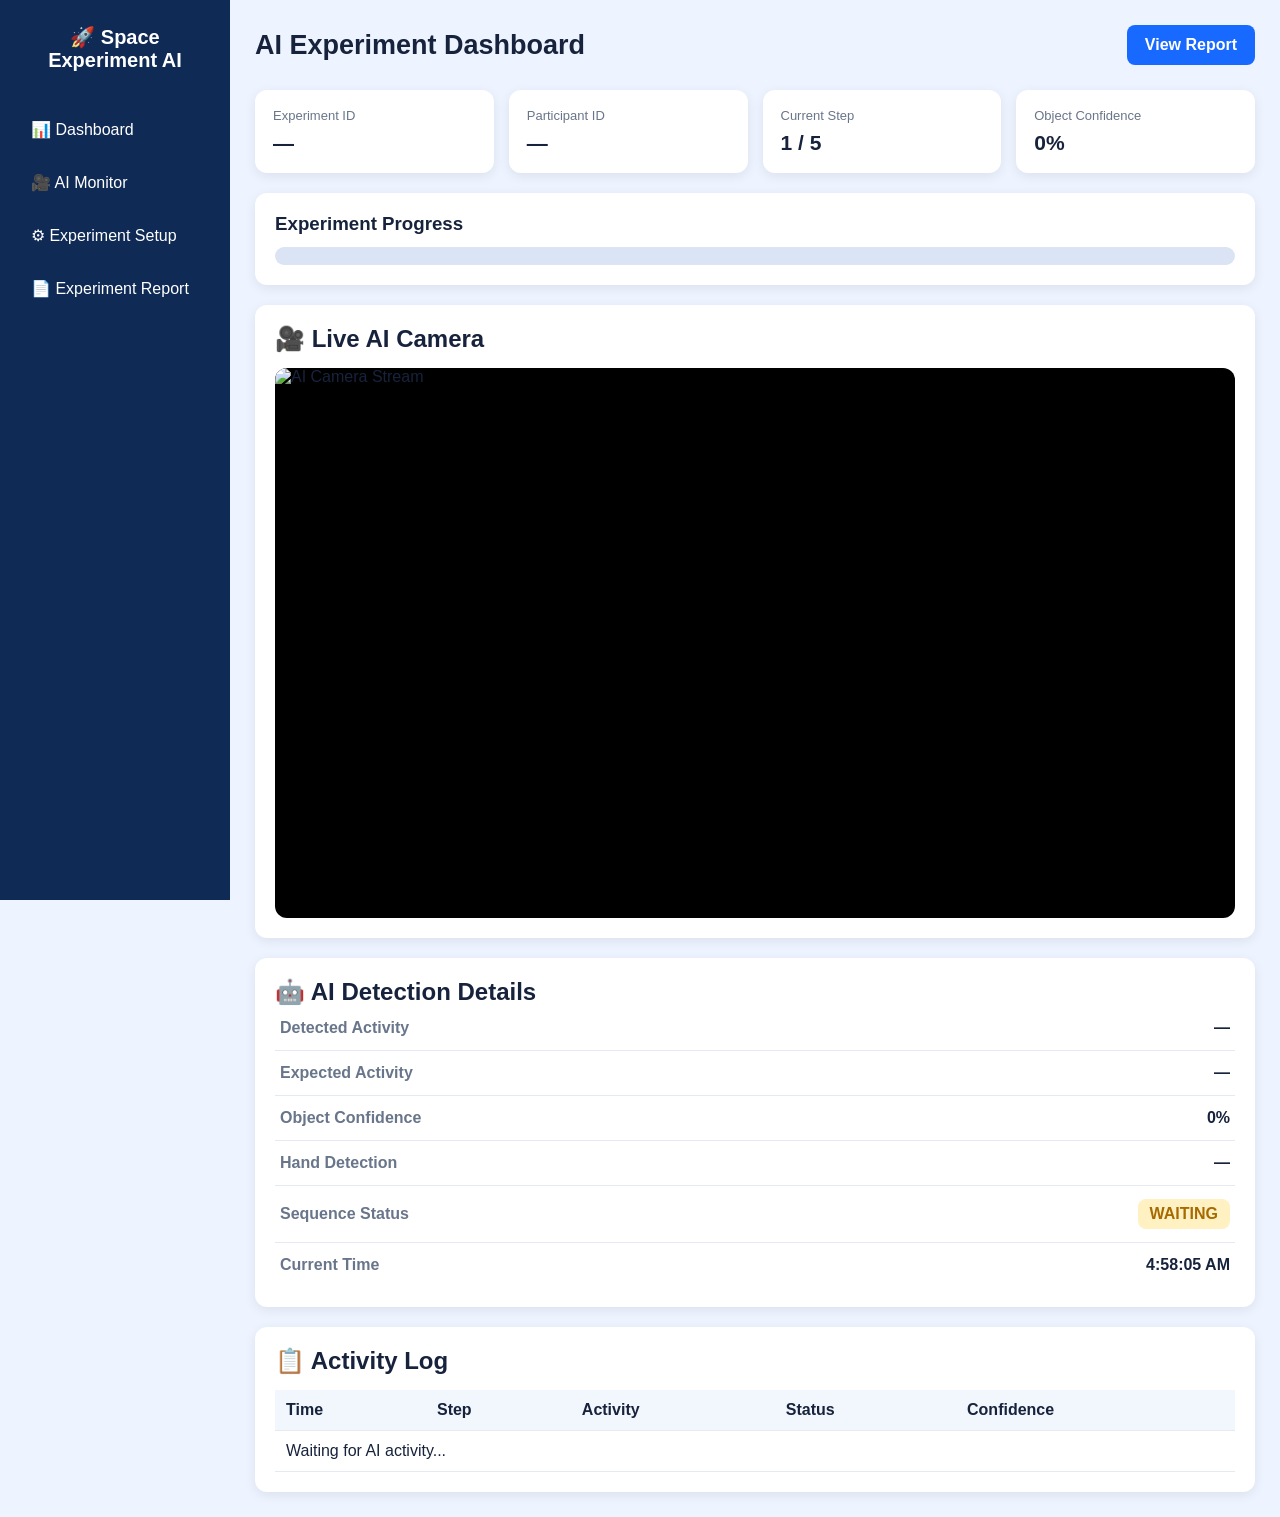
==== frontend/dashboard.html @ 564597d1 "Rename space-experiment-ai/frontend/dashboard.html to frontend/dashboard.html" ====
<!DOCTYPE html>
<html lang="en">
<head>
    <meta charset="UTF-8">
    <meta name="viewport" content="width=device-width, initial-scale=1.0">

    <title>Space Experiment AI - Dashboard</title>

    <style>
        * {
            box-sizing: border-box;
            margin: 0;
            padding: 0;
            font-family: Arial, sans-serif;
        }

        body {
            background: #eef4ff;
            color: #17233c;
        }

        .layout {
            display: flex;
            min-height: 100vh;
        }

        /* SIDEBAR */
        .sidebar {
            width: 230px;
            background: #102a56;
            color: white;
            padding: 25px 18px;
            position: fixed;
            left: 0;
            top: 0;
            bottom: 0;
        }

        .sidebar h2 {
            text-align: center;
            margin-bottom: 35px;
            font-size: 20px;
        }

        .sidebar a {
            display: block;
            color: white;
            text-decoration: none;
            padding: 13px;
            margin-bottom: 8px;
            border-radius: 8px;
        }

        .sidebar a:hover {
            background: #1c478c;
        }

        /* MAIN */
        .main {
            margin-left: 230px;
            width: calc(100% - 230px);
            padding: 25px;
        }

        .header {
            display: flex;
            justify-content: space-between;
            align-items: center;
            margin-bottom: 25px;
        }

        .header h1 {
            font-size: 27px;
        }

        .report-btn {
            background: #1769ff;
            color: white;
            padding: 11px 18px;
            border-radius: 8px;
            text-decoration: none;
            font-weight: bold;
        }

        /* CARDS */
        .cards {
            display: grid;
            grid-template-columns: repeat(4, 1fr);
            gap: 15px;
            margin-bottom: 20px;
        }

        .card {
            background: white;
            padding: 18px;
            border-radius: 12px;
            box-shadow: 0 3px 12px rgba(0,0,0,0.08);
        }

        .card-title {
            font-size: 13px;
            color: #68758a;
            margin-bottom: 8px;
        }

        .card-value {
            font-size: 21px;
            font-weight: bold;
        }

        /* PROGRESS */
        .progress-box {
            background: white;
            padding: 20px;
            border-radius: 12px;
            margin-bottom: 20px;
            box-shadow: 0 3px 12px rgba(0,0,0,0.08);
        }

        .progress-bar {
            width: 100%;
            height: 18px;
            background: #dbe4f5;
            border-radius: 20px;
            overflow: hidden;
            margin-top: 12px;
        }

        .progress-fill {
            height: 100%;
            width: 0%;
            background: #1769ff;
            transition: width 0.4s;
        }

        /* CAMERA */
        .camera-section {
            background: white;
            padding: 20px;
            border-radius: 12px;
            margin-bottom: 20px;
            box-shadow: 0 3px 12px rgba(0,0,0,0.08);
        }

        .camera {
            width: 100%;
            height: 550px;
            background: black;
            border-radius: 12px;
            overflow: hidden;
            margin-top: 15px;
        }

        .camera img {
            width: 100%;
            height: 100%;
            object-fit: contain;
            display: block;
        }

        /* DETAILS */
        .details {
            background: white;
            padding: 20px;
            border-radius: 12px;
            margin-bottom: 20px;
            box-shadow: 0 3px 12px rgba(0,0,0,0.08);
        }

        .detail-row {
            display: flex;
            justify-content: space-between;
            align-items: center;
            padding: 13px 5px;
            border-bottom: 1px solid #e5e9f2;
        }

        .detail-row:last-child {
            border-bottom: none;
        }

        .detail-label {
            color: #68758a;
            font-weight: bold;
        }

        .detail-value {
            font-weight: bold;
        }

        /* STATUS */
        #status {
            font-weight: bold;
            padding: 6px 12px;
            border-radius: 8px;
            display: inline-block;
        }

        .status-correct {
            color: #087f35;
            background: #d9f7e5;
        }

        .status-wrong {
            color: #c62828;
            background: #ffe0e0;
        }

        .status-waiting {
            color: #a66a00;
            background: #fff1c2;
        }

        /* ALERT */
        .alert {
            display: none;
            background: #ffe0e0;
            color: #b71c1c;
            padding: 15px;
            border-radius: 10px;
            margin-bottom: 20px;
            font-weight: bold;
        }

        /* LOG */
        .logs {
            background: white;
            padding: 20px;
            border-radius: 12px;
            box-shadow: 0 3px 12px rgba(0,0,0,0.08);
            overflow-x: auto;
        }

        table {
            width: 100%;
            border-collapse: collapse;
            margin-top: 15px;
        }

        th,
        td {
            padding: 11px;
            text-align: left;
            border-bottom: 1px solid #e5e9f2;
        }

        th {
            background: #f2f6fd;
        }

        .correct-text {
            color: #087f35;
            font-weight: bold;
        }

        .wrong-text {
            color: #c62828;
            font-weight: bold;
        }

        @media (max-width: 900px) {
            .sidebar {
                display: none;
            }

            .main {
                margin-left: 0;
                width: 100%;
            }

            .cards {
                grid-template-columns: repeat(2, 1fr);
            }
        }
    </style>
</head>

<body>

<div class="layout">

    <!-- SIDEBAR -->
    <div class="sidebar">

        <h2>🚀 Space Experiment AI</h2>

        <a href="dashboard.html">📊 Dashboard</a>

        <a href="monitor.html">🎥 AI Monitor</a>

        <a href="index.html">⚙ Experiment Setup</a>

        <a href="report.html">📄 Experiment Report</a>

    </div>


    <!-- MAIN -->
    <div class="main">

        <div class="header">

            <h1>AI Experiment Dashboard</h1>

            <a class="report-btn" href="report.html">
                View Report
            </a>

        </div>


        <!-- INFORMATION CARDS -->
        <div class="cards">

            <div class="card">
                <div class="card-title">
                    Experiment ID
                </div>

                <div class="card-value" id="experimentId">
                    —
                </div>
            </div>


            <div class="card">
                <div class="card-title">
                    Participant ID
                </div>

                <div class="card-value" id="participantId">
                    —
                </div>
            </div>


            <div class="card">
                <div class="card-title">
                    Current Step
                </div>

                <div class="card-value" id="currentStep">
                    1 / 5
                </div>
            </div>


            <div class="card">
                <div class="card-title">
                    Object Confidence
                </div>

                <div class="card-value" id="confidence">
                    0%
                </div>
            </div>

        </div>


        <!-- PROGRESS -->
        <div class="progress-box">

            <h3>Experiment Progress</h3>

            <div class="progress-bar">

                <div
                    class="progress-fill"
                    id="progressFill">
                </div>

            </div>

        </div>


        <!-- ALERT -->
        <div
            class="alert"
            id="wrongAlert">

            ⚠️ Wrong sequence detected!

            <span id="wrongMessage"></span>

        </div>


        <!-- CAMERA -->
        <div class="camera-section">

            <h2>🎥 Live AI Camera</h2>

            <div class="camera">

                <img
                    src="http://127.0.0.1:8000/camera"
                    alt="AI Camera Stream">

            </div>

        </div>


        <!-- AI DETAILS -->
        <div class="details">

            <h2>🤖 AI Detection Details</h2>


            <div class="detail-row">

                <div class="detail-label">
                    Detected Activity
                </div>

                <div
                    class="detail-value"
                    id="detailActivity">

                    —

                </div>

            </div>


            <div class="detail-row">

                <div class="detail-label">
                    Expected Activity
                </div>

                <div
                    class="detail-value"
                    id="detailExpected">

                    —

                </div>

            </div>


            <div class="detail-row">

                <div class="detail-label">
                    Object Confidence
                </div>

                <div
                    class="detail-value"
                    id="objectConfidence">

                    0%

                </div>

            </div>


            <div class="detail-row">

                <div class="detail-label">
                    Hand Detection
                </div>

                <div
                    class="detail-value"
                    id="handDetection">

                    —

                </div>

            </div>


            <div class="detail-row">

                <div class="detail-label">
                    Sequence Status
                </div>

                <div
                    id="status"
                    class="status-waiting">

                    WAITING

                </div>

            </div>


            <div class="detail-row">

                <div class="detail-label">
                    Current Time
                </div>

                <div
                    class="detail-value"
                    id="currentTime">

                    —

                </div>

            </div>

        </div>


        <!-- ACTIVITY LOG -->
        <div class="logs">

            <h2>📋 Activity Log</h2>

            <table>

                <thead>

                    <tr>

                        <th>Time</th>

                        <th>Step</th>

                        <th>Activity</th>

                        <th>Status</th>

                        <th>Confidence</th>

                    </tr>

                </thead>


                <tbody id="logTable">

                    <tr>

                        <td colspan="5">
                            Waiting for AI activity...
                        </td>

                    </tr>

                </tbody>

            </table>

        </div>

    </div>

</div>


<script>

const BACKEND = "http://127.0.0.1:8000";

let lastVoiceMessage = "";


/* VOICE ALERT */

function speakWrongSequence(message) {

    if (message === lastVoiceMessage) {
        return;
    }

    lastVoiceMessage = message;

    if ("speechSynthesis" in window) {

        const speech =
            new SpeechSynthesisUtterance(message);

        speech.rate = 0.9;

        speech.pitch = 1;

        window.speechSynthesis.speak(speech);
    }
}


/* FETCH EXPERIMENT */

async function loadExperiment() {

    try {

        const response =
            await fetch(BACKEND + "/experiment");

        const data =
            await response.json();


        /* BASIC INFORMATION */

        document.getElementById(
            "experimentId"
        ).innerText =
            data.experiment_id || "—";


        document.getElementById(
            "participantId"
        ).innerText =
            data.participant_id || "—";


        const currentStep =
            Number(data.current_step || 1);


        const totalSteps =
            Number(data.total_steps || 5);


        document.getElementById(
            "currentStep"
        ).innerText =
            currentStep + " / " + totalSteps;


        /* CONFIDENCE */

        const confidence =
            Number(data.confidence || 0);


        const confidencePercent =
            Math.round(confidence * 100);


        document.getElementById(
            "confidence"
        ).innerText =
            confidencePercent + "%";


        document.getElementById(
            "objectConfidence"
        ).innerText =
            confidencePercent + "%";


        /* ACTIVITY */

        document.getElementById(
            "detailActivity"
        ).innerText =
            data.current_activity || "—";


        /* EXPECTED */

        document.getElementById(
            "detailExpected"
        ).innerText =
            data.expected_activity || "—";


        /* STATUS */

        const statusElement =
            document.getElementById("status");


        statusElement.innerText =
            data.status || "WAITING";


        statusElement.className = "";


        if (data.status === "CORRECT") {

            statusElement.classList.add(
                "status-correct"
            );

        }

        else if (data.status === "WRONG") {

            statusElement.classList.add(
                "status-wrong"
            );

        }

        else {

            statusElement.classList.add(
                "status-waiting"
            );

        }


        /* WRONG ALERT */

        const alertBox =
            document.getElementById(
                "wrongAlert"
            );


        if (data.status === "WRONG") {

            alertBox.style.display =
                "block";


            const message =
                "Expected " +
                data.expected_activity +
                ". Detected " +
                data.current_activity;


            document.getElementById(
                "wrongMessage"
            ).innerText =
                " " + message;


            speakWrongSequence(
                "Wrong sequence. " +
                message
            );

        }

        else {

            alertBox.style.display =
                "none";

        }


        /* PROGRESS */

        let percentage =
            ((currentStep - 1) / totalSteps) * 100;


        if (currentStep >= totalSteps) {
            percentage = 100;
        }


        document.getElementById(
            "progressFill"
        ).style.width =
            percentage + "%";


    }

    catch (error) {

        console.log(
            "Backend connection error:",
            error
        );

    }

}


/* FETCH LOGS */

async function loadLogs() {

    try {

        const response =
            await fetch(BACKEND + "/logs");

        const data =
            await response.json();


        const table =
            document.getElementById(
                "logTable"
            );


        table.innerHTML = "";


        if (
            !data.logs ||
            data.logs.length === 0
        ) {

            table.innerHTML = `
                <tr>
                    <td colspan="5">
                        No activity recorded yet.
                    </td>
                </tr>
            `;

            return;
        }


        data.logs
            .slice()
            .reverse()
            .forEach(log => {

                const row =
                    document.createElement("tr");


                const statusClass =
                    log.status === "CORRECT"
                    ? "correct-text"
                    : log.status === "WRONG"
                    ? "wrong-text"
                    : "";


                row.innerHTML = `

                    <td>
                        ${log.time || "—"}
                    </td>

                    <td>
                        ${log.step || "—"}
                    </td>

                    <td>
                        ${log.activity || "—"}
                    </td>

                    <td class="${statusClass}">
                        ${log.status || "—"}
                    </td>

                    <td>
                        ${Math.round(
                            Number(log.confidence || 0) * 100
                        )}%
                    </td>

                `;


                table.appendChild(row);

            });

    }

    catch (error) {

        console.log(
            "Log loading error:",
            error
        );

    }

}


/* CURRENT TIME */

function updateTime() {

    const now =
        new Date();

    document.getElementById(
        "currentTime"
    ).innerText =
        now.toLocaleTimeString();

}


/* REFRESH */

async function refreshDashboard() {

    await loadExperiment();

    await loadLogs();

    updateTime();

}


/* START */

refreshDashboard();


/* REFRESH EVERY SECOND */

setInterval(
    refreshDashboard,
    1000
);

</script>

</body>
</html>
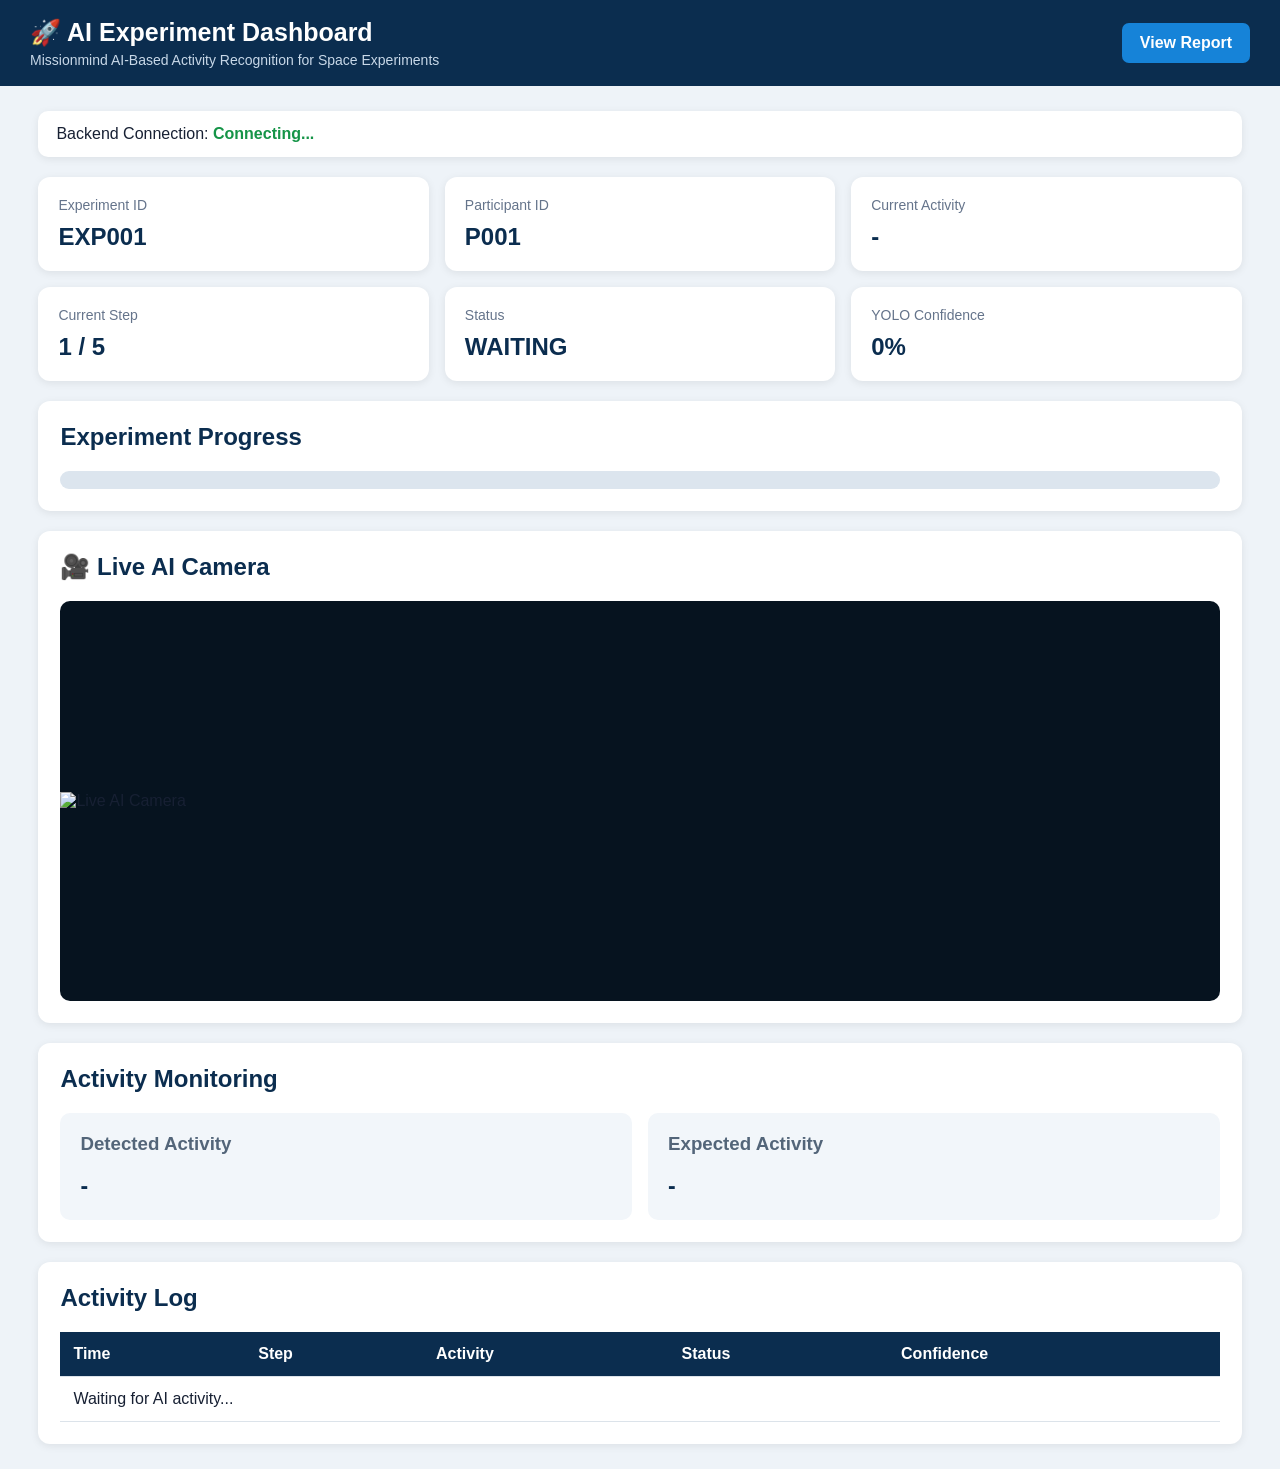
==== commit c08e4059: "Refactor dashboard HTML structure and styles" ====
--- a/frontend/dashboard.html
+++ b/frontend/dashboard.html
@@ -1,928 +1,934 @@
 <!DOCTYPE html>
 <html lang="en">
+
 <head>
     <meta charset="UTF-8">
     <meta name="viewport" content="width=device-width, initial-scale=1.0">
 
-    <title>Space Experiment AI - Dashboard</title>
+    <title>AI Experiment Dashboard</title>
 
     <style>
         * {
             box-sizing: border-box;
+        }
+
+        body {
             margin: 0;
-            padding: 0;
-            font-family: Arial, sans-serif;
-        }
-
-        body {
-            background: #eef4ff;
-            color: #17233c;
-        }
-
-        .layout {
-            display: flex;
-            min-height: 100vh;
-        }
-
-        /* SIDEBAR */
-        .sidebar {
-            width: 230px;
-            background: #102a56;
+            font-family: Arial, Helvetica, sans-serif;
+            background: #eef3f8;
+            color: #172033;
+        }
+
+        /* =========================
+           HEADER
+        ========================= */
+
+        header {
+            background: #0b2d4f;
             color: white;
-            padding: 25px 18px;
-            position: fixed;
-            left: 0;
-            top: 0;
-            bottom: 0;
-        }
-
-        .sidebar h2 {
-            text-align: center;
-            margin-bottom: 35px;
-            font-size: 20px;
-        }
-
-        .sidebar a {
-            display: block;
-            color: white;
-            text-decoration: none;
-            padding: 13px;
-            margin-bottom: 8px;
-            border-radius: 8px;
-        }
-
-        .sidebar a:hover {
-            background: #1c478c;
-        }
-
-        /* MAIN */
-        .main {
-            margin-left: 230px;
-            width: calc(100% - 230px);
-            padding: 25px;
-        }
-
-        .header {
+            padding: 18px 30px;
             display: flex;
             justify-content: space-between;
             align-items: center;
-            margin-bottom: 25px;
-        }
-
-        .header h1 {
-            font-size: 27px;
+        }
+
+        header h1 {
+            margin: 0;
+            font-size: 25px;
+        }
+
+        header p {
+            margin: 5px 0 0;
+            color: #c8d8e8;
+            font-size: 14px;
         }
 
         .report-btn {
-            background: #1769ff;
+            background: #1683d8;
             color: white;
+            text-decoration: none;
             padding: 11px 18px;
-            border-radius: 8px;
-            text-decoration: none;
+            border-radius: 7px;
             font-weight: bold;
         }
 
-        /* CARDS */
+        /* =========================
+           MAIN
+        ========================= */
+
+        .container {
+            width: 94%;
+            max-width: 1400px;
+            margin: 25px auto;
+        }
+
+        /* =========================
+           CONNECTION
+        ========================= */
+
+        .connection {
+            background: white;
+            padding: 14px 18px;
+            border-radius: 10px;
+            margin-bottom: 20px;
+            box-shadow: 0 2px 8px rgba(0, 0, 0, 0.08);
+        }
+
+        .connection strong {
+            color: #159447;
+        }
+
+        /* =========================
+           CARDS
+        ========================= */
+
         .cards {
             display: grid;
-            grid-template-columns: repeat(4, 1fr);
-            gap: 15px;
-            margin-bottom: 20px;
+            grid-template-columns: repeat(3, 1fr);
+            gap: 16px;
         }
 
         .card {
-            background: white;
-            padding: 18px;
-            border-radius: 12px;
-            box-shadow: 0 3px 12px rgba(0,0,0,0.08);
-        }
-
-        .card-title {
-            font-size: 13px;
-            color: #68758a;
-            margin-bottom: 8px;
-        }
-
-        .card-value {
-            font-size: 21px;
-            font-weight: bold;
-        }
-
-        /* PROGRESS */
-        .progress-box {
             background: white;
             padding: 20px;
             border-radius: 12px;
-            margin-bottom: 20px;
-            box-shadow: 0 3px 12px rgba(0,0,0,0.08);
-        }
-
-        .progress-bar {
-            width: 100%;
+            box-shadow: 0 2px 8px rgba(0, 0, 0, 0.08);
+        }
+
+        .card-title {
+            color: #65748b;
+            font-size: 14px;
+            margin-bottom: 10px;
+        }
+
+        .card-value {
+            font-size: 24px;
+            font-weight: bold;
+            color: #0b2d4f;
+        }
+
+        /* =========================
+           PROGRESS
+        ========================= */
+
+        .section {
+            background: white;
+            padding: 22px;
+            margin-top: 20px;
+            border-radius: 12px;
+            box-shadow: 0 2px 8px rgba(0, 0, 0, 0.08);
+        }
+
+        .section h2 {
+            margin-top: 0;
+            color: #0b2d4f;
+        }
+
+        .progress-background {
             height: 18px;
-            background: #dbe4f5;
+            background: #dce5ee;
             border-radius: 20px;
             overflow: hidden;
-            margin-top: 12px;
-        }
-
-        .progress-fill {
+        }
+
+        .progress-bar {
             height: 100%;
             width: 0%;
-            background: #1769ff;
-            transition: width 0.4s;
-        }
-
-        /* CAMERA */
-        .camera-section {
-            background: white;
-            padding: 20px;
-            border-radius: 12px;
-            margin-bottom: 20px;
-            box-shadow: 0 3px 12px rgba(0,0,0,0.08);
-        }
-
-        .camera {
+            background: #1683d8;
+            transition: width 0.5s;
+        }
+
+        /* =========================
+           CAMERA
+        ========================= */
+
+        .camera-container {
             width: 100%;
-            height: 550px;
-            background: black;
-            border-radius: 12px;
+            background: #06131f;
+            border-radius: 10px;
             overflow: hidden;
-            margin-top: 15px;
-        }
-
-        .camera img {
+            min-height: 400px;
+            display: flex;
+            align-items: center;
+            justify-content: center;
+        }
+
+        #cameraFeed {
             width: 100%;
-            height: 100%;
+            max-height: 650px;
             object-fit: contain;
             display: block;
         }
 
-        /* DETAILS */
-        .details {
-            background: white;
+        .camera-message {
+            color: #aebdca;
+            padding: 30px;
+            text-align: center;
+        }
+
+        /* =========================
+           ACTIVITY INFO
+        ========================= */
+
+        .activity-grid {
+            display: grid;
+            grid-template-columns: 1fr 1fr;
+            gap: 16px;
+        }
+
+        .activity-box {
             padding: 20px;
-            border-radius: 12px;
-            margin-bottom: 20px;
-            box-shadow: 0 3px 12px rgba(0,0,0,0.08);
-        }
-
-        .detail-row {
-            display: flex;
-            justify-content: space-between;
-            align-items: center;
-            padding: 13px 5px;
-            border-bottom: 1px solid #e5e9f2;
-        }
-
-        .detail-row:last-child {
-            border-bottom: none;
-        }
-
-        .detail-label {
-            color: #68758a;
+            border-radius: 10px;
+            background: #f2f6fa;
+        }
+
+        .activity-box h3 {
+            margin-top: 0;
+            color: #536579;
+        }
+
+        .activity-value {
+            font-size: 23px;
             font-weight: bold;
-        }
-
-        .detail-value {
-            font-weight: bold;
-        }
-
-        /* STATUS */
-        #status {
-            font-weight: bold;
-            padding: 6px 12px;
+            color: #0b2d4f;
+        }
+
+        /* =========================
+           STATUS
+        ========================= */
+
+        .status-correct {
+            color: #149447;
+        }
+
+        .status-wrong {
+            color: #d62f2f;
+        }
+
+        .status-waiting {
+            color: #d28a00;
+        }
+
+        /* =========================
+           ALERT
+        ========================= */
+
+        .wrong-alert {
+            display: none;
+            background: #ffe5e5;
+            border-left: 6px solid #d62f2f;
+            padding: 18px;
+            margin-top: 20px;
             border-radius: 8px;
-            display: inline-block;
-        }
-
-        .status-correct {
-            color: #087f35;
-            background: #d9f7e5;
-        }
-
-        .status-wrong {
-            color: #c62828;
-            background: #ffe0e0;
-        }
-
-        .status-waiting {
-            color: #a66a00;
-            background: #fff1c2;
-        }
-
-        /* ALERT */
-        .alert {
-            display: none;
-            background: #ffe0e0;
-            color: #b71c1c;
-            padding: 15px;
-            border-radius: 10px;
-            margin-bottom: 20px;
-            font-weight: bold;
-        }
-
-        /* LOG */
-        .logs {
-            background: white;
-            padding: 20px;
-            border-radius: 12px;
-            box-shadow: 0 3px 12px rgba(0,0,0,0.08);
+            color: #8d1616;
+        }
+
+        /* =========================
+           LOG TABLE
+        ========================= */
+
+        .table-container {
             overflow-x: auto;
         }
 
         table {
             width: 100%;
             border-collapse: collapse;
-            margin-top: 15px;
         }
 
         th,
         td {
-            padding: 11px;
+            padding: 13px;
+            border-bottom: 1px solid #dce3ea;
             text-align: left;
-            border-bottom: 1px solid #e5e9f2;
         }
 
         th {
-            background: #f2f6fd;
-        }
-
-        .correct-text {
-            color: #087f35;
-            font-weight: bold;
-        }
-
-        .wrong-text {
-            color: #c62828;
-            font-weight: bold;
-        }
-
-        @media (max-width: 900px) {
-            .sidebar {
-                display: none;
+            background: #0b2d4f;
+            color: white;
+        }
+
+        /* =========================
+           RESPONSIVE
+        ========================= */
+
+        @media (max-width: 800px) {
+
+            .cards {
+                grid-template-columns: 1fr 1fr;
             }
 
-            .main {
-                margin-left: 0;
-                width: 100%;
+            .activity-grid {
+                grid-template-columns: 1fr;
             }
 
+            header {
+                flex-direction: column;
+                gap: 15px;
+                text-align: center;
+            }
+        }
+
+        @media (max-width: 500px) {
+
             .cards {
-                grid-template-columns: repeat(2, 1fr);
+                grid-template-columns: 1fr;
+            }
+
+            .container {
+                width: 96%;
             }
         }
     </style>
 </head>
 
+
 <body>
 
-<div class="layout">
-
-    <!-- SIDEBAR -->
-    <div class="sidebar">
-
-        <h2>🚀 Space Experiment AI</h2>
-
-        <a href="dashboard.html">📊 Dashboard</a>
-
-        <a href="monitor.html">🎥 AI Monitor</a>
-
-        <a href="index.html">⚙ Experiment Setup</a>
-
-        <a href="report.html">📄 Experiment Report</a>
-
-    </div>
-
-
-    <!-- MAIN -->
-    <div class="main">
-
-        <div class="header">
-
-            <h1>AI Experiment Dashboard</h1>
-
-            <a class="report-btn" href="report.html">
-                View Report
-            </a>
-
+    <!-- =========================
+         HEADER
+    ========================== -->
+
+    <header>
+
+        <div>
+            <h1>🚀 AI Experiment Dashboard</h1>
+
+            <p>
+                Missionmind AI-Based Activity Recognition
+                for Space Experiments
+            </p>
         </div>
 
-
-        <!-- INFORMATION CARDS -->
+        <a
+            class="report-btn"
+            href="report.html"
+        >
+            View Report
+        </a>
+
+    </header>
+
+
+    <div class="container">
+
+
+        <!-- =========================
+             CONNECTION STATUS
+        ========================== -->
+
+        <div class="connection">
+
+            Backend Connection:
+
+            <strong id="connectionStatus">
+                Connecting...
+            </strong>
+
+        </div>
+
+
+        <!-- =========================
+             INFORMATION CARDS
+        ========================== -->
+
         <div class="cards">
 
+
             <div class="card">
+
                 <div class="card-title">
                     Experiment ID
                 </div>
 
-                <div class="card-value" id="experimentId">
-                    —
-                </div>
+                <div
+                    class="card-value"
+                    id="experimentId"
+                >
+                    EXP001
+                </div>
+
             </div>
 
 
             <div class="card">
+
                 <div class="card-title">
                     Participant ID
                 </div>
 
-                <div class="card-value" id="participantId">
-                    —
-                </div>
+                <div
+                    class="card-value"
+                    id="participantId"
+                >
+                    P001
+                </div>
+
             </div>
 
 
             <div class="card">
+
+                <div class="card-title">
+                    Current Activity
+                </div>
+
+                <div
+                    class="card-value"
+                    id="currentActivity"
+                >
+                    -
+                </div>
+
+            </div>
+
+
+            <div class="card">
+
                 <div class="card-title">
                     Current Step
                 </div>
 
-                <div class="card-value" id="currentStep">
+                <div
+                    class="card-value"
+                    id="currentStep"
+                >
                     1 / 5
                 </div>
+
             </div>
 
 
             <div class="card">
+
                 <div class="card-title">
-                    Object Confidence
-                </div>
-
-                <div class="card-value" id="confidence">
+                    Status
+                </div>
+
+                <div
+                    class="card-value"
+                    id="status"
+                >
+                    WAITING
+                </div>
+
+            </div>
+
+
+            <div class="card">
+
+                <div class="card-title">
+                    YOLO Confidence
+                </div>
+
+                <div
+                    class="card-value"
+                    id="confidence"
+                >
                     0%
                 </div>
+
             </div>
 
         </div>
 
 
-        <!-- PROGRESS -->
-        <div class="progress-box">
-
-            <h3>Experiment Progress</h3>
-
-            <div class="progress-bar">
+        <!-- =========================
+             PROGRESS
+        ========================== -->
+
+        <div class="section">
+
+            <h2>Experiment Progress</h2>
+
+            <div class="progress-background">
 
                 <div
-                    class="progress-fill"
-                    id="progressFill">
-                </div>
+                    class="progress-bar"
+                    id="progressBar"
+                ></div>
 
             </div>
 
         </div>
 
 
-        <!-- ALERT -->
+        <!-- =========================
+             LIVE CAMERA
+        ========================== -->
+
+        <div class="section">
+
+            <h2>🎥 Live AI Camera</h2>
+
+            <div class="camera-container">
+
+                <img
+                    id="cameraFeed"
+                    src="https://space-experiment-ai.onrender.com/camera"
+                    alt="Live AI Camera"
+                >
+
+            </div>
+
+        </div>
+
+
+        <!-- =========================
+             ACTIVITY INFORMATION
+        ========================== -->
+
+        <div class="section">
+
+            <h2>Activity Monitoring</h2>
+
+            <div class="activity-grid">
+
+
+                <div class="activity-box">
+
+                    <h3>
+                        Detected Activity
+                    </h3>
+
+                    <div
+                        class="activity-value"
+                        id="detectedActivity"
+                    >
+                        -
+                    </div>
+
+                </div>
+
+
+                <div class="activity-box">
+
+                    <h3>
+                        Expected Activity
+                    </h3>
+
+                    <div
+                        class="activity-value"
+                        id="expectedActivity"
+                    >
+                        -
+                    </div>
+
+                </div>
+
+
+            </div>
+
+        </div>
+
+
+        <!-- =========================
+             WRONG SEQUENCE ALERT
+        ========================== -->
+
         <div
-            class="alert"
-            id="wrongAlert">
-
-            ⚠️ Wrong sequence detected!
-
-            <span id="wrongMessage"></span>
+            class="wrong-alert"
+            id="wrongAlert"
+        >
+
+            <h3>⚠️ Wrong Sequence Detected</h3>
+
+            <p>
+                <strong>Expected:</strong>
+                <span id="wrongExpected">-</span>
+            </p>
+
+            <p>
+                <strong>Detected:</strong>
+                <span id="wrongDetected">-</span>
+            </p>
 
         </div>
 
 
-        <!-- CAMERA -->
-        <div class="camera-section">
-
-            <h2>🎥 Live AI Camera</h2>
-
-            <div class="camera">
-
-                <img
-                    src="http://127.0.0.1:8000/camera"
-                    alt="AI Camera Stream">
+        <!-- =========================
+             ACTIVITY LOG
+        ========================== -->
+
+        <div class="section">
+
+            <h2>Activity Log</h2>
+
+            <div class="table-container">
+
+                <table>
+
+                    <thead>
+
+                        <tr>
+                            <th>Time</th>
+                            <th>Step</th>
+                            <th>Activity</th>
+                            <th>Status</th>
+                            <th>Confidence</th>
+                        </tr>
+
+                    </thead>
+
+                    <tbody id="activityLog">
+
+                        <tr>
+                            <td colspan="5">
+                                Waiting for AI activity...
+                            </td>
+                        </tr>
+
+                    </tbody>
+
+                </table>
 
             </div>
 
         </div>
 
 
-        <!-- AI DETAILS -->
-        <div class="details">
-
-            <h2>🤖 AI Detection Details</h2>
-
-
-            <div class="detail-row">
-
-                <div class="detail-label">
-                    Detected Activity
-                </div>
-
-                <div
-                    class="detail-value"
-                    id="detailActivity">
-
-                    —
-
-                </div>
-
-            </div>
-
-
-            <div class="detail-row">
-
-                <div class="detail-label">
-                    Expected Activity
-                </div>
-
-                <div
-                    class="detail-value"
-                    id="detailExpected">
-
-                    —
-
-                </div>
-
-            </div>
-
-
-            <div class="detail-row">
-
-                <div class="detail-label">
-                    Object Confidence
-                </div>
-
-                <div
-                    class="detail-value"
-                    id="objectConfidence">
-
-                    0%
-
-                </div>
-
-            </div>
-
-
-            <div class="detail-row">
-
-                <div class="detail-label">
-                    Hand Detection
-                </div>
-
-                <div
-                    class="detail-value"
-                    id="handDetection">
-
-                    —
-
-                </div>
-
-            </div>
-
-
-            <div class="detail-row">
-
-                <div class="detail-label">
-                    Sequence Status
-                </div>
-
-                <div
-                    id="status"
-                    class="status-waiting">
-
-                    WAITING
-
-                </div>
-
-            </div>
-
-
-            <div class="detail-row">
-
-                <div class="detail-label">
-                    Current Time
-                </div>
-
-                <div
-                    class="detail-value"
-                    id="currentTime">
-
-                    —
-
-                </div>
-
-            </div>
-
-        </div>
-
-
-        <!-- ACTIVITY LOG -->
-        <div class="logs">
-
-            <h2>📋 Activity Log</h2>
-
-            <table>
-
-                <thead>
-
-                    <tr>
-
-                        <th>Time</th>
-
-                        <th>Step</th>
-
-                        <th>Activity</th>
-
-                        <th>Status</th>
-
-                        <th>Confidence</th>
-
-                    </tr>
-
-                </thead>
-
-
-                <tbody id="logTable">
-
-                    <tr>
-
-                        <td colspan="5">
-                            Waiting for AI activity...
-                        </td>
-
-                    </tr>
-
-                </tbody>
-
-            </table>
-
-        </div>
-
     </div>
 
-</div>
-
-
-<script>
-
-const BACKEND = "http://127.0.0.1:8000";
-
-let lastVoiceMessage = "";
-
-
-/* VOICE ALERT */
-
-function speakWrongSequence(message) {
-
-    if (message === lastVoiceMessage) {
-        return;
-    }
-
-    lastVoiceMessage = message;
-
-    if ("speechSynthesis" in window) {
-
-        const speech =
-            new SpeechSynthesisUtterance(message);
-
-        speech.rate = 0.9;
-
-        speech.pitch = 1;
-
-        window.speechSynthesis.speak(speech);
-    }
-}
-
-
-/* FETCH EXPERIMENT */
-
-async function loadExperiment() {
-
-    try {
-
-        const response =
-            await fetch(BACKEND + "/experiment");
-
-        const data =
-            await response.json();
-
-
-        /* BASIC INFORMATION */
-
-        document.getElementById(
-            "experimentId"
-        ).innerText =
-            data.experiment_id || "—";
-
-
-        document.getElementById(
-            "participantId"
-        ).innerText =
-            data.participant_id || "—";
-
-
-        const currentStep =
-            Number(data.current_step || 1);
-
-
-        const totalSteps =
-            Number(data.total_steps || 5);
-
-
-        document.getElementById(
-            "currentStep"
-        ).innerText =
-            currentStep + " / " + totalSteps;
-
-
-        /* CONFIDENCE */
-
-        const confidence =
-            Number(data.confidence || 0);
-
-
-        const confidencePercent =
-            Math.round(confidence * 100);
-
-
-        document.getElementById(
-            "confidence"
-        ).innerText =
-            confidencePercent + "%";
-
-
-        document.getElementById(
-            "objectConfidence"
-        ).innerText =
-            confidencePercent + "%";
-
-
-        /* ACTIVITY */
-
-        document.getElementById(
-            "detailActivity"
-        ).innerText =
-            data.current_activity || "—";
-
-
-        /* EXPECTED */
-
-        document.getElementById(
-            "detailExpected"
-        ).innerText =
-            data.expected_activity || "—";
-
-
-        /* STATUS */
-
-        const statusElement =
-            document.getElementById("status");
-
-
-        statusElement.innerText =
-            data.status || "WAITING";
-
-
-        statusElement.className = "";
-
-
-        if (data.status === "CORRECT") {
-
-            statusElement.classList.add(
-                "status-correct"
-            );
-
-        }
-
-        else if (data.status === "WRONG") {
-
-            statusElement.classList.add(
-                "status-wrong"
-            );
-
-        }
-
-        else {
-
-            statusElement.classList.add(
-                "status-waiting"
-            );
-
-        }
-
-
-        /* WRONG ALERT */
-
-        const alertBox =
-            document.getElementById(
-                "wrongAlert"
-            );
-
-
-        if (data.status === "WRONG") {
-
-            alertBox.style.display =
-                "block";
-
-
-            const message =
-                "Expected " +
-                data.expected_activity +
-                ". Detected " +
-                data.current_activity;
-
-
-            document.getElementById(
-                "wrongMessage"
-            ).innerText =
-                " " + message;
-
-
-            speakWrongSequence(
-                "Wrong sequence. " +
-                message
-            );
-
-        }
-
-        else {
-
-            alertBox.style.display =
-                "none";
-
-        }
-
-
-        /* PROGRESS */
-
-        let percentage =
-            ((currentStep - 1) / totalSteps) * 100;
-
-
-        if (currentStep >= totalSteps) {
-            percentage = 100;
-        }
-
-
-        document.getElementById(
-            "progressFill"
-        ).style.width =
-            percentage + "%";
-
-
-    }
-
-    catch (error) {
-
-        console.log(
-            "Backend connection error:",
-            error
-        );
-
-    }
-
-}
-
-
-/* FETCH LOGS */
-
-async function loadLogs() {
-
-    try {
-
-        const response =
-            await fetch(BACKEND + "/logs");
-
-        const data =
-            await response.json();
-
-
-        const table =
-            document.getElementById(
-                "logTable"
-            );
-
-
-        table.innerHTML = "";
-
-
-        if (
-            !data.logs ||
-            data.logs.length === 0
-        ) {
-
-            table.innerHTML = `
-                <tr>
-                    <td colspan="5">
-                        No activity recorded yet.
-                    </td>
-                </tr>
-            `;
-
-            return;
-        }
-
-
-        data.logs
-            .slice()
-            .reverse()
-            .forEach(log => {
-
-                const row =
-                    document.createElement("tr");
-
-
-                const statusClass =
-                    log.status === "CORRECT"
-                    ? "correct-text"
-                    : log.status === "WRONG"
-                    ? "wrong-text"
-                    : "";
-
-
-                row.innerHTML = `
-
-                    <td>
-                        ${log.time || "—"}
-                    </td>
-
-                    <td>
-                        ${log.step || "—"}
-                    </td>
-
-                    <td>
-                        ${log.activity || "—"}
-                    </td>
-
-                    <td class="${statusClass}">
-                        ${log.status || "—"}
-                    </td>
-
-                    <td>
-                        ${Math.round(
-                            Number(log.confidence || 0) * 100
-                        )}%
-                    </td>
-
-                `;
-
-
-                table.appendChild(row);
-
-            });
-
-    }
-
-    catch (error) {
-
-        console.log(
-            "Log loading error:",
-            error
-        );
-
-    }
-
-}
-
-
-/* CURRENT TIME */
-
-function updateTime() {
-
-    const now =
-        new Date();
-
-    document.getElementById(
-        "currentTime"
-    ).innerText =
-        now.toLocaleTimeString();
-
-}
-
-
-/* REFRESH */
-
-async function refreshDashboard() {
-
-    await loadExperiment();
-
-    await loadLogs();
-
-    updateTime();
-
-}
-
-
-/* START */
-
-refreshDashboard();
-
-
-/* REFRESH EVERY SECOND */
-
-setInterval(
-    refreshDashboard,
-    1000
-);
-
-</script>
-
-</body>
-</html>
+
+    <!-- =========================
+         JAVASCRIPT
+    ========================== -->
+
+    <script>
+
+        // =========================================
+        // LIVE RENDER BACKEND
+        // =========================================
+
+        const BACKEND =
+            "https://space-experiment-ai.onrender.com";
+
+
+        // =========================================
+        // HELPER
+        // =========================================
+
+        function setText(id, value) {
+
+            const element =
+                document.getElementById(id);
+
+            if (element) {
+                element.textContent = value;
+            }
+
+        }
+
+
+        // =========================================
+        // CONNECTION
+        // =========================================
+
+        async function checkBackend() {
+
+            try {
+
+                const response =
+                    await fetch(
+                        BACKEND + "/status"
+                    );
+
+                if (!response.ok) {
+                    throw new Error(
+                        "Backend unavailable"
+                    );
+                }
+
+                const data =
+                    await response.json();
+
+                setText(
+                    "connectionStatus",
+                    data.status ||
+                    "Backend connected successfully"
+                );
+
+            }
+
+            catch (error) {
+
+                console.error(
+                    "Backend connection:",
+                    error
+                );
+
+                setText(
+                    "connectionStatus",
+                    "Cannot connect to backend"
+                );
+
+            }
+
+        }
+
+
+        // =========================================
+        // EXPERIMENT DATA
+        // =========================================
+
+        async function loadExperiment() {
+
+            try {
+
+                const response =
+                    await fetch(
+                        BACKEND + "/experiment"
+                    );
+
+                if (!response.ok) {
+                    throw new Error(
+                        "Experiment request failed"
+                    );
+                }
+
+                const data =
+                    await response.json();
+
+
+                // Experiment ID
+
+                setText(
+                    "experimentId",
+                    data.experiment_id ||
+                    "EXP001"
+                );
+
+
+                // Participant
+
+                setText(
+                    "participantId",
+                    data.participant_id ||
+                    "P001"
+                );
+
+
+                // Activity
+
+                const activity =
+                    data.current_activity ||
+                    data.activity ||
+                    "-";
+
+                setText(
+                    "currentActivity",
+                    activity
+                );
+
+                setText(
+                    "detectedActivity",
+                    activity
+                );
+
+
+                // Step
+
+                const currentStep =
+                    Number(
+                        data.current_step ||
+                        data.step ||
+                        1
+                    );
+
+                const totalSteps =
+                    Number(
+                        data.total_steps ||
+                        5
+                    );
+
+                setText(
+                    "currentStep",
+                    currentStep +
+                    " / " +
+                    totalSteps
+                );
+
+
+                // Status
+
+                const currentStatus =
+                    data.status ||
+                    "WAITING";
+
+                const statusElement =
+                    document.getElementById(
+                        "status"
+                    );
+
+                if (statusElement) {
+
+                    statusElement.textContent =
+                        currentStatus;
+
+                    statusElement.className =
+                        "card-value";
+
+                    if (
+                        currentStatus ===
+                        "CORRECT"
+                    ) {
+
+                        statusElement.classList.add(
+                            "status-correct"
+                        );
+
+                    }
+
+                    else if (
+                        currentStatus ===
+                        "WRONG"
+                    ) {
+
+                        statusElement.classList.add(
+                            "status-wrong"
+                        );
+
+                    }
+
+                    else {
+
+                        statusElement.classList.add(
+                            "status-waiting"
+                        );
+
+                    }
+
+                }
+
+
+                // Confidence
+
+                const confidence =
+                    Number(
+                        data.confidence ||
+                        0
+                    );
+
+                setText(
+                    "confidence",
+                    (confidence * 100)
+                        .toFixed(1) +
+                    "%"
+                );
+
+
+                // Expected activity
+
+                const expected =
+                    data.expected_activity ||
+                    "-";
+
+                setText(
+                    "expectedActivity",
+                    expected
+                );
+
+
+                // Progress
+
+                let progress =
+                    (
+                        (currentStep - 1) /
+                        totalSteps
+                    ) * 100;
+
+                if (progress < 0) {
+                    progress = 0;
+                }
+
+                if (progress > 100) {
+                    progress = 100;
+                }
+
+                const progressBar =
+                    document.getElementById(
+                        "progressBar"
+                    );
+
+                if (progressBar) {
+                    progressBar.style.width =
+                        progress + "%";
+                }
+
+
+                // Wrong alert
+
+                const wrongAlert =
+                    document.getElementById(
+                        "wrongAlert"
+                    );
+
+                if (
+                    wrongAlert &&
+                    currentStatus ===
+                    "WRONG"
+                ) {
+
+                    wrongAlert.style.display =
+                        "block";
+
+                    setText(
+                        "wrongExpected",
+                        expected
+                    );
+
+                    setText(
+                        "wrongDetected",
+                        activity
+                    );
+
+                }
+
+                else if (wrongAlert) {
+
+                    wrongAlert.style.display =
+                        "none";
+
+                }
+
+            }
+
+            catch (error) {
+
+                console.error(
+                    "Experiment error:",
+                    error
+                );
+
+            }
+
+        }
+
+
+        // =========================================
+        // ACTIVITY LOGS
+        // =========================================
+
+        async function loadLogs() {
+
+            try {
+
+                const response =
+                    await fetch(
+                        BACKEND + "/logs"
+                    );
+
+                if (!response.ok) {
+                    return;
+                }
+
+                const data =
+                    await response.json();
+
+                const logs =
+                    data.logs || [];
+
+                const table =
+                    document.getElementById(
+                        "activityLog"
+                    );
